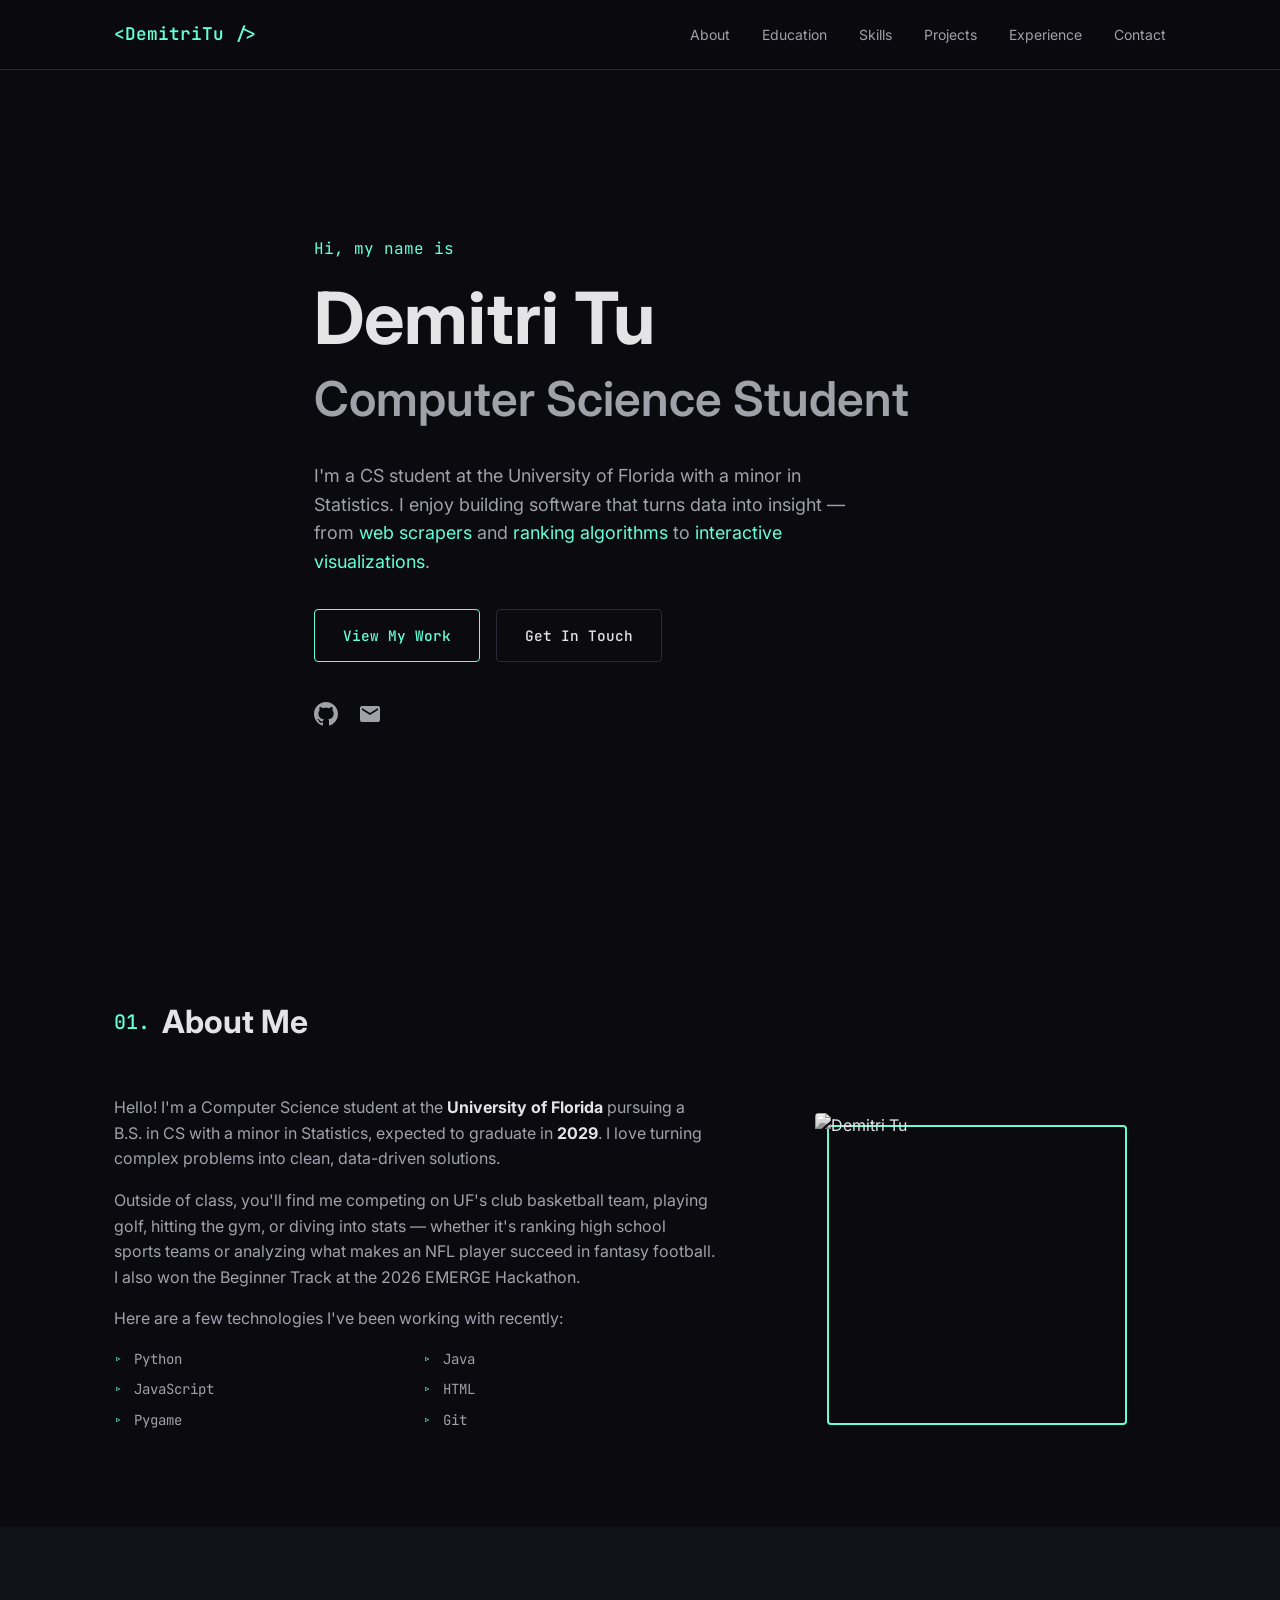
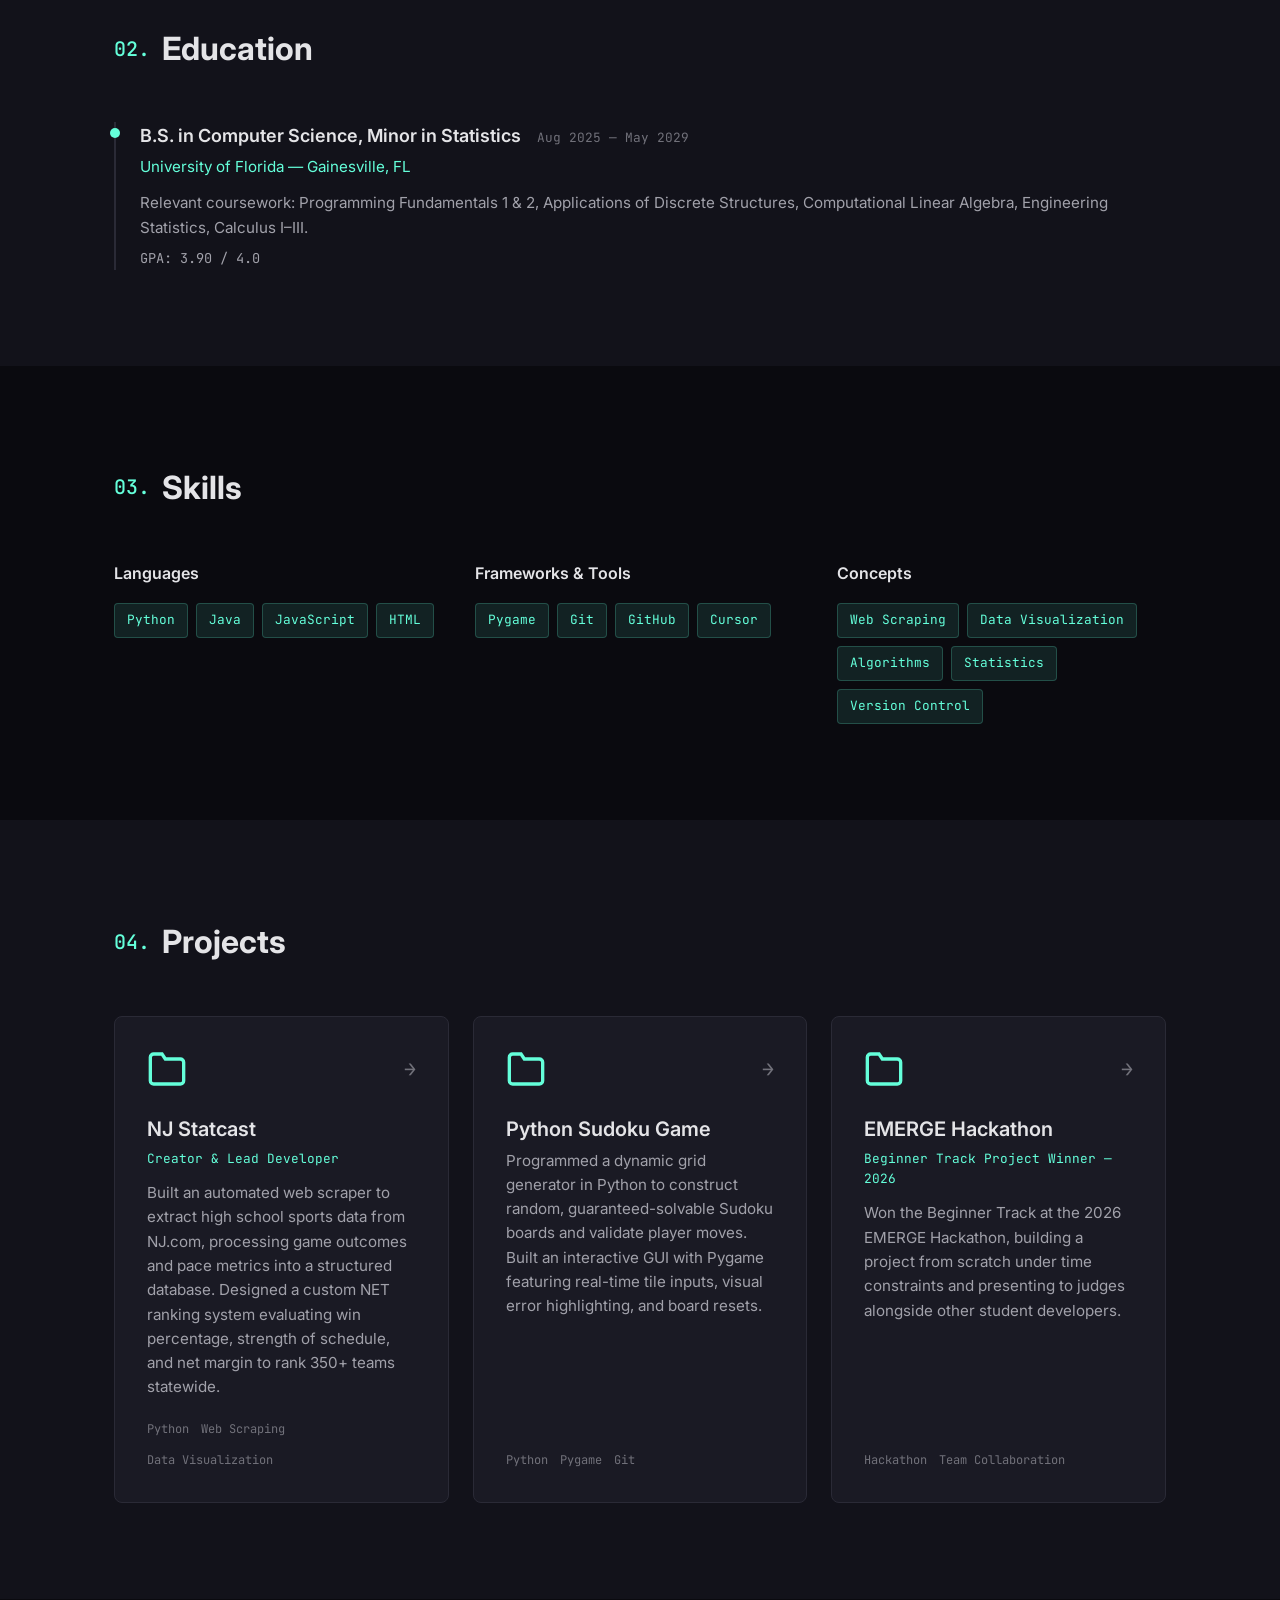
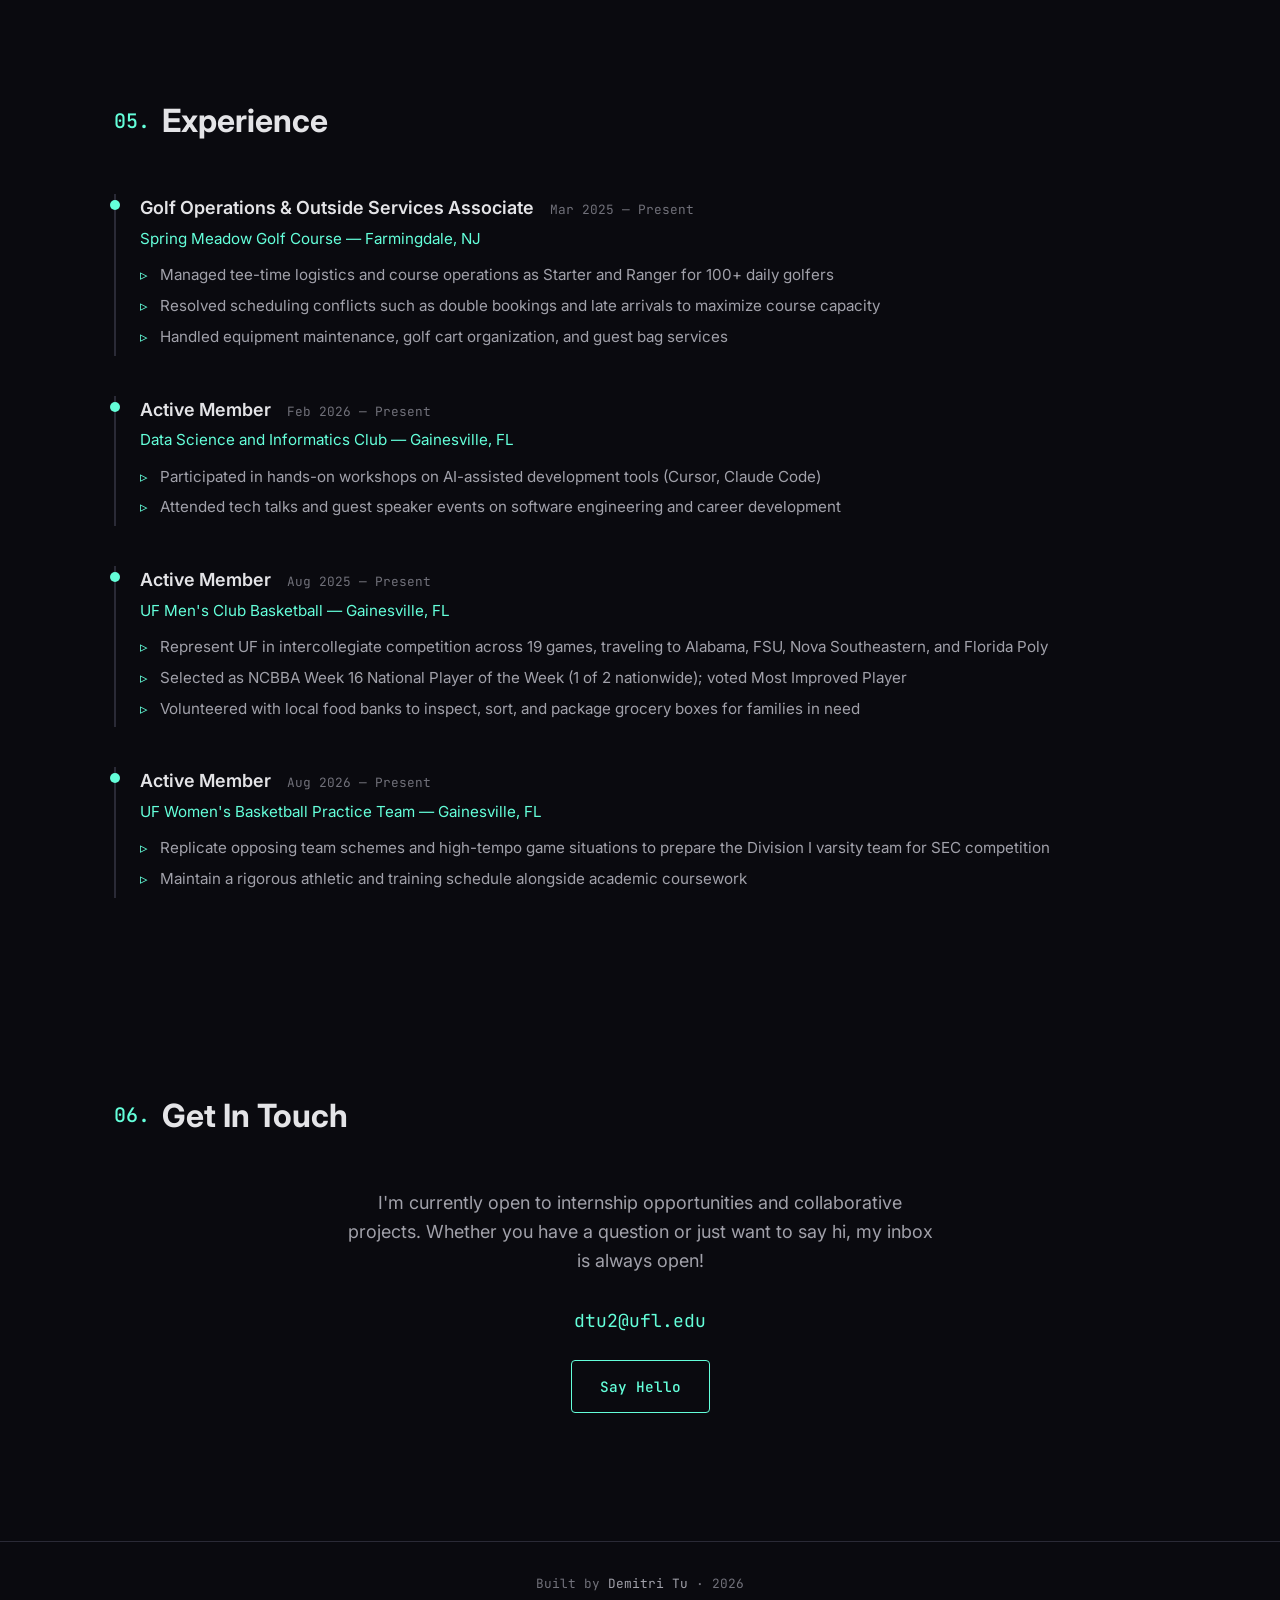
==== index.html @ d9f0c0ae "website started" ====
<!DOCTYPE html>
<html lang="en">
<head>
  <meta charset="UTF-8">
  <meta name="viewport" content="width=device-width, initial-scale=1.0">
  <meta name="description" content="Demitri Tu — Computer Science student at the University of Florida">
  <title>Demitri Tu | CS Student</title>
  <link rel="preconnect" href="https://fonts.googleapis.com">
  <link rel="preconnect" href="https://fonts.gstatic.com" crossorigin>
  <link href="https://fonts.googleapis.com/css2?family=Inter:wght@400;500;600;700&family=JetBrains+Mono:wght@400;500&display=swap" rel="stylesheet">
  <link rel="stylesheet" href="styles.css">
</head>
<body>
  <nav class="nav" id="nav">
    <div class="nav-inner container">
      <a href="#home" class="nav-logo">&lt;DemitriTu /&gt;</a>
      <button class="nav-toggle" id="nav-toggle" aria-label="Toggle navigation" aria-expanded="false">
        <span></span>
        <span></span>
        <span></span>
      </button>
      <ul class="nav-links" id="nav-links">
        <li><a href="#about">About</a></li>
        <li><a href="#education">Education</a></li>
        <li><a href="#skills">Skills</a></li>
        <li><a href="#projects">Projects</a></li>
        <li><a href="#experience">Experience</a></li>
        <li><a href="#contact">Contact</a></li>
      </ul>
    </div>
  </nav>

  <main>
    <!-- Hero -->
    <section id="home" class="hero">
      <div class="container hero-content">
        <p class="hero-greeting">Hi, my name is</p>
        <h1 class="hero-name">Demitri Tu</h1>
        <h2 class="hero-title">Computer Science Student</h2>
        <p class="hero-bio">
          I'm a CS student at the University of Florida with a minor in Statistics.
          I enjoy building software that turns data into insight — from
          <span class="highlight">web scrapers</span> and
          <span class="highlight">ranking algorithms</span> to
          <span class="highlight">interactive visualizations</span>.
        </p>
        <div class="hero-actions">
          <a href="#projects" class="btn btn-primary">View My Work</a>
          <a href="#contact" class="btn btn-secondary">Get In Touch</a>
        </div>
        <div class="hero-social">
          <a href="https://github.com/DemitriTu" target="_blank" rel="noopener noreferrer" aria-label="GitHub">
            <svg viewBox="0 0 24 24" fill="currentColor" width="24" height="24"><path d="M12 0C5.37 0 0 5.37 0 12c0 5.31 3.435 9.795 8.205 11.385.6.105.825-.255.825-.57 0-.285-.015-1.23-.015-2.235-3.015.555-3.795-.735-4.035-1.41-.135-.345-.72-1.41-1.23-1.695-.42-.225-1.02-.78-.015-.795.945-.015 1.62.87 1.845 1.23 1.08 1.815 2.805 1.305 3.495.99.105-.78.42-1.305.765-1.605-2.67-.3-5.46-1.335-5.46-5.925 0-1.305.465-2.385 1.23-3.225-.12-.3-.54-1.53.12-3.18 0 0 1.005-.315 3.3 1.23.96-.27 1.98-.405 3-.405s2.04.135 3 .405c2.295-1.56 3.3-1.23 3.3-1.23.66 1.65.24 2.88.12 3.18.765.84 1.23 1.905 1.23 3.225 0 4.605-2.805 5.625-5.475 5.925.435.375.81 1.095.81 2.22 0 1.605-.015 2.895-.015 3.3 0 .315.225.69.825.57A12.02 12.02 0 0024 12c0-6.63-5.37-12-12-12z"/></svg>
          </a>
          <a href="mailto:dtu2@ufl.edu" aria-label="Email">
            <svg viewBox="0 0 24 24" fill="currentColor" width="24" height="24"><path d="M20 4H4c-1.1 0-2 .9-2 2v12c0 1.1.9 2 2 2h16c1.1 0 2-.9 2-2V6c0-1.1-.9-2-2-2zm0 4l-8 5-8-5V6l8 5 8-5v2z"/></svg>
          </a>
        </div>
      </div>
    </section>

    <!-- About -->
    <section id="about" class="section">
      <div class="container">
        <h2 class="section-title"><span class="section-number">01.</span> About Me</h2>
        <div class="about-grid">
          <div class="about-text">
            <p>
              Hello! I'm a Computer Science student at the <strong>University of Florida</strong>
              pursuing a B.S. in CS with a minor in Statistics, expected to graduate in
              <strong>2029</strong>. I love turning complex problems into clean, data-driven solutions.
            </p>
            <p>
              Outside of class, you'll find me competing on UF's club basketball team, playing golf,
              hitting the gym, or diving into stats — whether it's ranking high school sports teams
              or analyzing what makes an NFL player succeed in fantasy football. I also won the
              Beginner Track at the 2026 EMERGE Hackathon.
            </p>
            <p>Here are a few technologies I've been working with recently:</p>
            <ul class="tech-list">
              <li>Python</li>
              <li>Java</li>
              <li>JavaScript</li>
              <li>HTML</li>
              <li>Pygame</li>
              <li>Git</li>
            </ul>
          </div>
          <div class="about-image">
            <div class="image-wrapper">
              <img src="https://via.placeholder.com/300x300?text=Demitri+Tu" alt="Demitri Tu" width="300" height="300">
            </div>
          </div>
        </div>
      </div>
    </section>

    <!-- Education -->
    <section id="education" class="section section-alt">
      <div class="container">
        <h2 class="section-title"><span class="section-number">02.</span> Education</h2>
        <div class="timeline">
          <article class="timeline-item">
            <div class="timeline-header">
              <h3>B.S. in Computer Science, Minor in Statistics</h3>
              <span class="timeline-date">Aug 2025 — May 2029</span>
            </div>
            <p class="timeline-org">University of Florida — Gainesville, FL</p>
            <p class="timeline-desc">
              Relevant coursework: Programming Fundamentals 1 &amp; 2, Applications of Discrete
              Structures, Computational Linear Algebra, Engineering Statistics, Calculus I–III.
            </p>
            <p class="timeline-gpa">GPA: 3.90 / 4.0</p>
          </article>
        </div>
      </div>
    </section>

    <!-- Skills -->
    <section id="skills" class="section">
      <div class="container">
        <h2 class="section-title"><span class="section-number">03.</span> Skills</h2>
        <div class="skills-grid">
          <div class="skill-category">
            <h3>Languages</h3>
            <div class="skill-tags">
              <span class="tag">Python</span>
              <span class="tag">Java</span>
              <span class="tag">JavaScript</span>
              <span class="tag">HTML</span>
            </div>
          </div>
          <div class="skill-category">
            <h3>Frameworks &amp; Tools</h3>
            <div class="skill-tags">
              <span class="tag">Pygame</span>
              <span class="tag">Git</span>
              <span class="tag">GitHub</span>
              <span class="tag">Cursor</span>
            </div>
          </div>
          <div class="skill-category">
            <h3>Concepts</h3>
            <div class="skill-tags">
              <span class="tag">Web Scraping</span>
              <span class="tag">Data Visualization</span>
              <span class="tag">Algorithms</span>
              <span class="tag">Statistics</span>
              <span class="tag">Version Control</span>
            </div>
          </div>
        </div>
      </div>
    </section>

    <!-- Projects -->
    <section id="projects" class="section section-alt">
      <div class="container">
        <h2 class="section-title"><span class="section-number">04.</span> Projects</h2>
        <div class="projects-grid">
          <a href="projects/nj-statcast.html" class="project-card">
            <div class="project-header">
              <svg class="project-icon" viewBox="0 0 24 24" fill="none" stroke="currentColor" stroke-width="2"><path d="M22 19a2 2 0 01-2 2H4a2 2 0 01-2-2V5a2 2 0 012-2h5l2 3h9a2 2 0 012 2z"/></svg>
              <span class="project-arrow" aria-hidden="true">→</span>
            </div>
            <h3 class="project-title">NJ Statcast</h3>
            <p class="project-subtitle">Creator &amp; Lead Developer</p>
            <p class="project-desc">
              Built an automated web scraper to extract high school sports data from NJ.com,
              processing game outcomes and pace metrics into a structured database. Designed a
              custom NET ranking system evaluating win percentage, strength of schedule, and net
              margin to rank 350+ teams statewide.
            </p>
            <ul class="project-tech">
              <li>Python</li>
              <li>Web Scraping</li>
              <li>Data Visualization</li>
            </ul>
          </a>

          <a href="projects/python-sudoku.html" class="project-card">
            <div class="project-header">
              <svg class="project-icon" viewBox="0 0 24 24" fill="none" stroke="currentColor" stroke-width="2"><path d="M22 19a2 2 0 01-2 2H4a2 2 0 01-2-2V5a2 2 0 012-2h5l2 3h9a2 2 0 012 2z"/></svg>
              <span class="project-arrow" aria-hidden="true">→</span>
            </div>
            <h3 class="project-title">Python Sudoku Game</h3>
            <p class="project-desc">
              Programmed a dynamic grid generator in Python to construct random, guaranteed-solvable
              Sudoku boards and validate player moves. Built an interactive GUI with Pygame featuring
              real-time tile inputs, visual error highlighting, and board resets.
            </p>
            <ul class="project-tech">
              <li>Python</li>
              <li>Pygame</li>
              <li>Git</li>
            </ul>
          </a>

          <a href="projects/emerge-hackathon.html" class="project-card">
            <div class="project-header">
              <svg class="project-icon" viewBox="0 0 24 24" fill="none" stroke="currentColor" stroke-width="2"><path d="M22 19a2 2 0 01-2 2H4a2 2 0 01-2-2V5a2 2 0 012-2h5l2 3h9a2 2 0 012 2z"/></svg>
              <span class="project-arrow" aria-hidden="true">→</span>
            </div>
            <h3 class="project-title">EMERGE Hackathon</h3>
            <p class="project-subtitle">Beginner Track Project Winner — 2026</p>
            <p class="project-desc">
              Won the Beginner Track at the 2026 EMERGE Hackathon, building a project from scratch
              under time constraints and presenting to judges alongside other student developers.
            </p>
            <ul class="project-tech">
              <li>Hackathon</li>
              <li>Team Collaboration</li>
            </ul>
          </a>
        </div>
      </div>
    </section>

    <!-- Experience -->
    <section id="experience" class="section">
      <div class="container">
        <h2 class="section-title"><span class="section-number">05.</span> Experience</h2>
        <div class="timeline">
          <article class="timeline-item">
            <div class="timeline-header">
              <h3>Golf Operations &amp; Outside Services Associate</h3>
              <span class="timeline-date">Mar 2025 — Present</span>
            </div>
            <p class="timeline-org">Spring Meadow Golf Course — Farmingdale, NJ</p>
            <ul class="timeline-list">
              <li>Managed tee-time logistics and course operations as Starter and Ranger for 100+ daily golfers</li>
              <li>Resolved scheduling conflicts such as double bookings and late arrivals to maximize course capacity</li>
              <li>Handled equipment maintenance, golf cart organization, and guest bag services</li>
            </ul>
          </article>
          <article class="timeline-item">
            <div class="timeline-header">
              <h3>Active Member</h3>
              <span class="timeline-date">Feb 2026 — Present</span>
            </div>
            <p class="timeline-org">Data Science and Informatics Club — Gainesville, FL</p>
            <ul class="timeline-list">
              <li>Participated in hands-on workshops on AI-assisted development tools (Cursor, Claude Code)</li>
              <li>Attended tech talks and guest speaker events on software engineering and career development</li>
            </ul>
          </article>
          <article class="timeline-item">
            <div class="timeline-header">
              <h3>Active Member</h3>
              <span class="timeline-date">Aug 2025 — Present</span>
            </div>
            <p class="timeline-org">UF Men's Club Basketball — Gainesville, FL</p>
            <ul class="timeline-list">
              <li>Represent UF in intercollegiate competition across 19 games, traveling to Alabama, FSU, Nova Southeastern, and Florida Poly</li>
              <li>Selected as NCBBA Week 16 National Player of the Week (1 of 2 nationwide); voted Most Improved Player</li>
              <li>Volunteered with local food banks to inspect, sort, and package grocery boxes for families in need</li>
            </ul>
          </article>
          <article class="timeline-item">
            <div class="timeline-header">
              <h3>Active Member</h3>
              <span class="timeline-date">Aug 2026 — Present</span>
            </div>
            <p class="timeline-org">UF Women's Basketball Practice Team — Gainesville, FL</p>
            <ul class="timeline-list">
              <li>Replicate opposing team schemes and high-tempo game situations to prepare the Division I varsity team for SEC competition</li>
              <li>Maintain a rigorous athletic and training schedule alongside academic coursework</li>
            </ul>
          </article>
        </div>
      </div>
    </section>

    <!-- Contact -->
    <section id="contact" class="section section-contact">
      <div class="container">
        <h2 class="section-title"><span class="section-number">06.</span> Get In Touch</h2>
        <div class="contact-content">
          <p>
            I'm currently open to internship opportunities and collaborative projects.
            Whether you have a question or just want to say hi, my inbox is always open!
          </p>
          <p class="contact-email">
            <a href="mailto:dtu2@ufl.edu">dtu2@ufl.edu</a>
          </p>
          <a href="mailto:dtu2@ufl.edu" class="btn btn-primary">Say Hello</a>
        </div>
      </div>
    </section>
  </main>

  <footer class="footer">
    <div class="container">
      <p>Built by <a href="https://github.com/DemitriTu">Demitri Tu</a> · <span id="year"></span></p>
    </div>
  </footer>

  <script src="script.js"></script>
</body>
</html>
---- styles.css ----
/* ===== CSS Variables ===== */
:root {
  --bg-primary: #0a0a0f;
  --bg-secondary: #12121a;
  --bg-card: #1a1a24;
  --bg-card-hover: #22222e;

  --text-primary: #e4e4e7;
  --text-secondary: #a1a1aa;
  --text-muted: #71717a;

  --accent: #64ffda;
  --accent-dim: rgba(100, 255, 218, 0.1);
  --accent-hover: #4fd1b0;

  --border: #2a2a36;
  --nav-height: 70px;

  --font-sans: 'Inter', -apple-system, BlinkMacSystemFont, 'Segoe UI', sans-serif;
  --font-mono: 'JetBrains Mono', 'Fira Code', monospace;

  --transition: 0.25s ease;
  --shadow: 0 4px 24px rgba(0, 0, 0, 0.4);
}

/* ===== Reset & Base ===== */
*,
*::before,
*::after {
  box-sizing: border-box;
  margin: 0;
  padding: 0;
}

html {
  scroll-behavior: smooth;
  scroll-padding-top: var(--nav-height);
}

body {
  font-family: var(--font-sans);
  background-color: var(--bg-primary);
  color: var(--text-primary);
  line-height: 1.6;
  -webkit-font-smoothing: antialiased;
}

a {
  color: var(--accent);
  text-decoration: none;
  transition: color var(--transition);
}

a:hover {
  color: var(--accent-hover);
}

img {
  max-width: 100%;
  display: block;
}

ul {
  list-style: none;
}

/* ===== Utilities ===== */
.container {
  width: 100%;
  max-width: 1100px;
  margin: 0 auto;
  padding: 0 1.5rem;
}

.section {
  padding: 6rem 0;
}

.section-alt {
  background-color: var(--bg-secondary);
}

.section-title {
  font-size: clamp(1.5rem, 4vw, 2rem);
  font-weight: 700;
  margin-bottom: 3rem;
  display: flex;
  align-items: center;
  gap: 0.75rem;
}

.section-number {
  font-family: var(--font-mono);
  font-size: 1.25rem;
  font-weight: 500;
  color: var(--accent);
}

.highlight {
  color: var(--accent);
}

/* ===== Navigation ===== */
.nav {
  position: fixed;
  top: 0;
  left: 0;
  right: 0;
  height: var(--nav-height);
  background-color: rgba(10, 10, 15, 0.85);
  backdrop-filter: blur(12px);
  -webkit-backdrop-filter: blur(12px);
  border-bottom: 1px solid var(--border);
  z-index: 1000;
  transition: box-shadow var(--transition);
}

.nav.scrolled {
  box-shadow: var(--shadow);
}

.nav-inner {
  display: flex;
  align-items: center;
  justify-content: space-between;
  height: 100%;
}

.nav-logo {
  font-family: var(--font-mono);
  font-size: 1.1rem;
  font-weight: 600;
  color: var(--accent);
}

.nav-logo:hover {
  color: var(--accent-hover);
}

.nav-links {
  display: flex;
  gap: 2rem;
}

.nav-links a {
  font-size: 0.875rem;
  color: var(--text-secondary);
  counter-increment: nav;
}

.nav-links a:hover {
  color: var(--accent);
}

.nav-toggle {
  display: none;
  flex-direction: column;
  gap: 5px;
  background: none;
  border: none;
  cursor: pointer;
  padding: 4px;
}

.nav-toggle span {
  display: block;
  width: 24px;
  height: 2px;
  background-color: var(--accent);
  transition: var(--transition);
}

.nav-toggle.active span:nth-child(1) {
  transform: rotate(45deg) translate(5px, 5px);
}

.nav-toggle.active span:nth-child(2) {
  opacity: 0;
}

.nav-toggle.active span:nth-child(3) {
  transform: rotate(-45deg) translate(5px, -5px);
}

/* ===== Hero ===== */
.hero {
  min-height: 100vh;
  display: flex;
  align-items: center;
  padding-top: var(--nav-height);
}

.hero-content {
  max-width: 700px;
}

.hero-greeting {
  font-family: var(--font-mono);
  color: var(--accent);
  font-size: 1rem;
  margin-bottom: 1rem;
}

.hero-name {
  font-size: clamp(2.5rem, 8vw, 4.5rem);
  font-weight: 700;
  line-height: 1.1;
  margin-bottom: 0.25rem;
}

.hero-title {
  font-size: clamp(1.5rem, 5vw, 3rem);
  font-weight: 600;
  color: var(--text-secondary);
  margin-bottom: 1.5rem;
}

.hero-bio {
  font-size: 1.125rem;
  color: var(--text-secondary);
  max-width: 540px;
  margin-bottom: 2rem;
}

.hero-actions {
  display: flex;
  gap: 1rem;
  flex-wrap: wrap;
  margin-bottom: 2.5rem;
}

.hero-social {
  display: flex;
  gap: 1.25rem;
}

.hero-social a {
  color: var(--text-secondary);
  transition: color var(--transition), transform var(--transition);
}

.hero-social a:hover {
  color: var(--accent);
  transform: translateY(-2px);
}

/* ===== Buttons ===== */
.btn {
  display: inline-block;
  padding: 0.875rem 1.75rem;
  font-size: 0.9rem;
  font-family: var(--font-mono);
  font-weight: 500;
  border-radius: 4px;
  transition: all var(--transition);
  cursor: pointer;
}

.btn-primary {
  background-color: transparent;
  color: var(--accent);
  border: 1px solid var(--accent);
}

.btn-primary:hover {
  background-color: var(--accent-dim);
  color: var(--accent);
}

.btn-secondary {
  background-color: transparent;
  color: var(--text-primary);
  border: 1px solid var(--border);
}

.btn-secondary:hover {
  border-color: var(--accent);
  color: var(--accent);
}

/* ===== About ===== */
.about-grid {
  display: grid;
  grid-template-columns: 3fr 2fr;
  gap: 3rem;
  align-items: center;
}

.about-text p {
  color: var(--text-secondary);
  margin-bottom: 1rem;
}

.about-text strong {
  color: var(--text-primary);
}

.tech-list {
  display: grid;
  grid-template-columns: repeat(2, 1fr);
  gap: 0.5rem 1rem;
  margin-top: 1rem;
}

.tech-list li {
  font-family: var(--font-mono);
  font-size: 0.875rem;
  color: var(--text-secondary);
  position: relative;
  padding-left: 1.25rem;
}

.tech-list li::before {
  content: '▹';
  position: absolute;
  left: 0;
  color: var(--accent);
}

.about-image {
  display: flex;
  justify-content: center;
}

.image-wrapper {
  position: relative;
  max-width: 300px;
}

.image-wrapper::before {
  content: '';
  position: absolute;
  inset: 0;
  border: 2px solid var(--accent);
  border-radius: 4px;
  transform: translate(12px, 12px);
  transition: transform var(--transition);
}

.image-wrapper:hover::before {
  transform: translate(8px, 8px);
}

.image-wrapper img {
  border-radius: 4px;
  filter: grayscale(100%);
  transition: filter var(--transition);
  position: relative;
  z-index: 1;
}

.image-wrapper:hover img {
  filter: grayscale(0%);
}

/* ===== Timeline (Education & Experience) ===== */
.timeline {
  display: flex;
  flex-direction: column;
  gap: 2.5rem;
}

.timeline-item {
  position: relative;
  padding-left: 1.5rem;
  border-left: 2px solid var(--border);
}

.timeline-item::before {
  content: '';
  position: absolute;
  left: -6px;
  top: 6px;
  width: 10px;
  height: 10px;
  border-radius: 50%;
  background-color: var(--accent);
}

.timeline-header {
  display: flex;
  flex-wrap: wrap;
  align-items: baseline;
  gap: 0.5rem 1rem;
  margin-bottom: 0.25rem;
}

.timeline-header h3 {
  font-size: 1.125rem;
  font-weight: 600;
  color: var(--text-primary);
}

.timeline-date {
  font-family: var(--font-mono);
  font-size: 0.8rem;
  color: var(--text-muted);
}

.timeline-org {
  font-size: 0.95rem;
  color: var(--accent);
  margin-bottom: 0.75rem;
}

.timeline-desc,
.timeline-gpa {
  color: var(--text-secondary);
  font-size: 0.95rem;
}

.timeline-gpa {
  margin-top: 0.5rem;
  font-family: var(--font-mono);
  font-size: 0.85rem;
}

.timeline-list {
  color: var(--text-secondary);
  font-size: 0.95rem;
}

.timeline-list li {
  position: relative;
  padding-left: 1.25rem;
  margin-bottom: 0.4rem;
}

.timeline-list li::before {
  content: '▹';
  position: absolute;
  left: 0;
  color: var(--accent);
}

/* ===== Skills ===== */
.skills-grid {
  display: grid;
  grid-template-columns: repeat(auto-fit, minmax(280px, 1fr));
  gap: 2rem;
}

.skill-category h3 {
  font-size: 1rem;
  font-weight: 600;
  margin-bottom: 1rem;
  color: var(--text-primary);
}

.skill-tags {
  display: flex;
  flex-wrap: wrap;
  gap: 0.5rem;
}

.tag {
  font-family: var(--font-mono);
  font-size: 0.8rem;
  padding: 0.4rem 0.75rem;
  background-color: var(--accent-dim);
  color: var(--accent);
  border-radius: 4px;
  border: 1px solid rgba(100, 255, 218, 0.2);
}

/* ===== Projects ===== */
.projects-grid {
  display: grid;
  grid-template-columns: repeat(auto-fill, minmax(320px, 1fr));
  gap: 1.5rem;
}

.project-card {
  background-color: var(--bg-card);
  border: 1px solid var(--border);
  border-radius: 8px;
  padding: 2rem;
  display: flex;
  flex-direction: column;
  transition: transform var(--transition), border-color var(--transition);
  color: inherit;
  cursor: pointer;
}

.project-card:hover {
  transform: translateY(-4px);
  border-color: var(--accent);
  color: inherit;
}

.project-arrow {
  font-family: var(--font-mono);
  font-size: 1.25rem;
  color: var(--text-muted);
  transition: color var(--transition), transform var(--transition);
}

.project-card:hover .project-arrow {
  color: var(--accent);
  transform: translateX(4px);
}

.project-header {
  display: flex;
  justify-content: space-between;
  align-items: center;
  margin-bottom: 1.5rem;
}

.project-icon {
  width: 40px;
  height: 40px;
  color: var(--accent);
}

.project-links {
  display: flex;
  gap: 0.75rem;
}

.project-links a {
  color: var(--text-secondary);
  transition: color var(--transition);
}

.project-links a:hover {
  color: var(--accent);
}

.project-title {
  font-size: 1.25rem;
  font-weight: 600;
  margin-bottom: 0.25rem;
  color: var(--text-primary);
}

.project-subtitle {
  font-family: var(--font-mono);
  font-size: 0.8rem;
  color: var(--accent);
  margin-bottom: 0.75rem;
}

.project-desc {
  color: var(--text-secondary);
  font-size: 0.95rem;
  flex-grow: 1;
  margin-bottom: 1.25rem;
}

.project-tech {
  display: flex;
  flex-wrap: wrap;
  gap: 0.75rem;
}

.project-tech li {
  font-family: var(--font-mono);
  font-size: 0.75rem;
  color: var(--text-muted);
}

/* ===== Project Detail Pages ===== */
.project-page {
  padding-top: calc(var(--nav-height) + 3rem);
  padding-bottom: 6rem;
  min-height: 100vh;
}

.back-link {
  display: inline-block;
  font-family: var(--font-mono);
  font-size: 0.875rem;
  color: var(--text-secondary);
  margin-bottom: 2.5rem;
}

.back-link:hover {
  color: var(--accent);
}

.project-page-header {
  max-width: 720px;
  margin-bottom: 4rem;
  padding-bottom: 2.5rem;
  border-bottom: 1px solid var(--border);
}

.project-page-label {
  font-family: var(--font-mono);
  font-size: 0.8rem;
  color: var(--accent);
  margin-bottom: 0.75rem;
}

.project-page-title {
  font-size: clamp(2rem, 5vw, 3rem);
  font-weight: 700;
  margin-bottom: 0.5rem;
}

.project-page-subtitle {
  font-family: var(--font-mono);
  font-size: 0.95rem;
  color: var(--text-secondary);
  margin-bottom: 1.5rem;
}

.project-page-tech {
  margin-bottom: 2rem;
}

.project-page-actions {
  display: flex;
  gap: 1rem;
  flex-wrap: wrap;
}

.project-page-content {
  max-width: 720px;
}

.project-section {
  margin-bottom: 3rem;
}

.project-section h2 {
  font-size: 1.25rem;
  font-weight: 600;
  color: var(--text-primary);
  margin-bottom: 1rem;
}

.project-section p {
  color: var(--text-secondary);
  line-height: 1.8;
}

.project-detail-list {
  color: var(--text-secondary);
}

.project-detail-list li {
  position: relative;
  padding-left: 1.25rem;
  margin-bottom: 1rem;
  line-height: 1.7;
}

.project-detail-list li::before {
  content: '▹';
  position: absolute;
  left: 0;
  color: var(--accent);
}

.project-detail-list strong {
  color: var(--text-primary);
}

/* ===== Contact ===== */
.section-contact {
  text-align: center;
  padding-bottom: 8rem;
}

.contact-content {
  max-width: 600px;
  margin: 0 auto;
}

.contact-content p {
  font-size: 1.125rem;
  color: var(--text-secondary);
  margin-bottom: 2rem;
}

.contact-email {
  margin-bottom: 1.5rem !important;
}

.contact-email a {
  font-family: var(--font-mono);
  font-size: 1.125rem;
}

/* ===== Footer ===== */
.footer {
  padding: 2rem 0;
  border-top: 1px solid var(--border);
  text-align: center;
}

.footer p {
  font-family: var(--font-mono);
  font-size: 0.8rem;
  color: var(--text-muted);
}

.footer a {
  color: var(--text-secondary);
}

.footer a:hover {
  color: var(--accent);
}

/* ===== Animations ===== */
.fade-in {
  opacity: 0;
  transform: translateY(20px);
  transition: opacity 0.6s ease, transform 0.6s ease;
}

.fade-in.visible {
  opacity: 1;
  transform: translateY(0);
}

/* ===== Responsive ===== */
@media (max-width: 768px) {
  .nav-toggle {
    display: flex;
  }

  .nav-links {
    position: fixed;
    top: var(--nav-height);
    left: 0;
    right: 0;
    background-color: var(--bg-secondary);
    flex-direction: column;
    align-items: center;
    padding: 2rem;
    gap: 1.5rem;
    border-bottom: 1px solid var(--border);
    transform: translateY(-120%);
    opacity: 0;
    transition: transform var(--transition), opacity var(--transition);
    pointer-events: none;
  }

  .nav-links.open {
    transform: translateY(0);
    opacity: 1;
    pointer-events: auto;
  }

  .about-grid {
    grid-template-columns: 1fr;
  }

  .about-image {
    order: -1;
  }

  .image-wrapper {
    max-width: 220px;
  }

  .section {
    padding: 4rem 0;
  }

  .projects-grid {
    grid-template-columns: 1fr;
  }
}

@media (max-width: 480px) {
  .hero-actions {
    flex-direction: column;
  }

  .btn {
    text-align: center;
  }

  .tech-list {
    grid-template-columns: 1fr;
  }
}
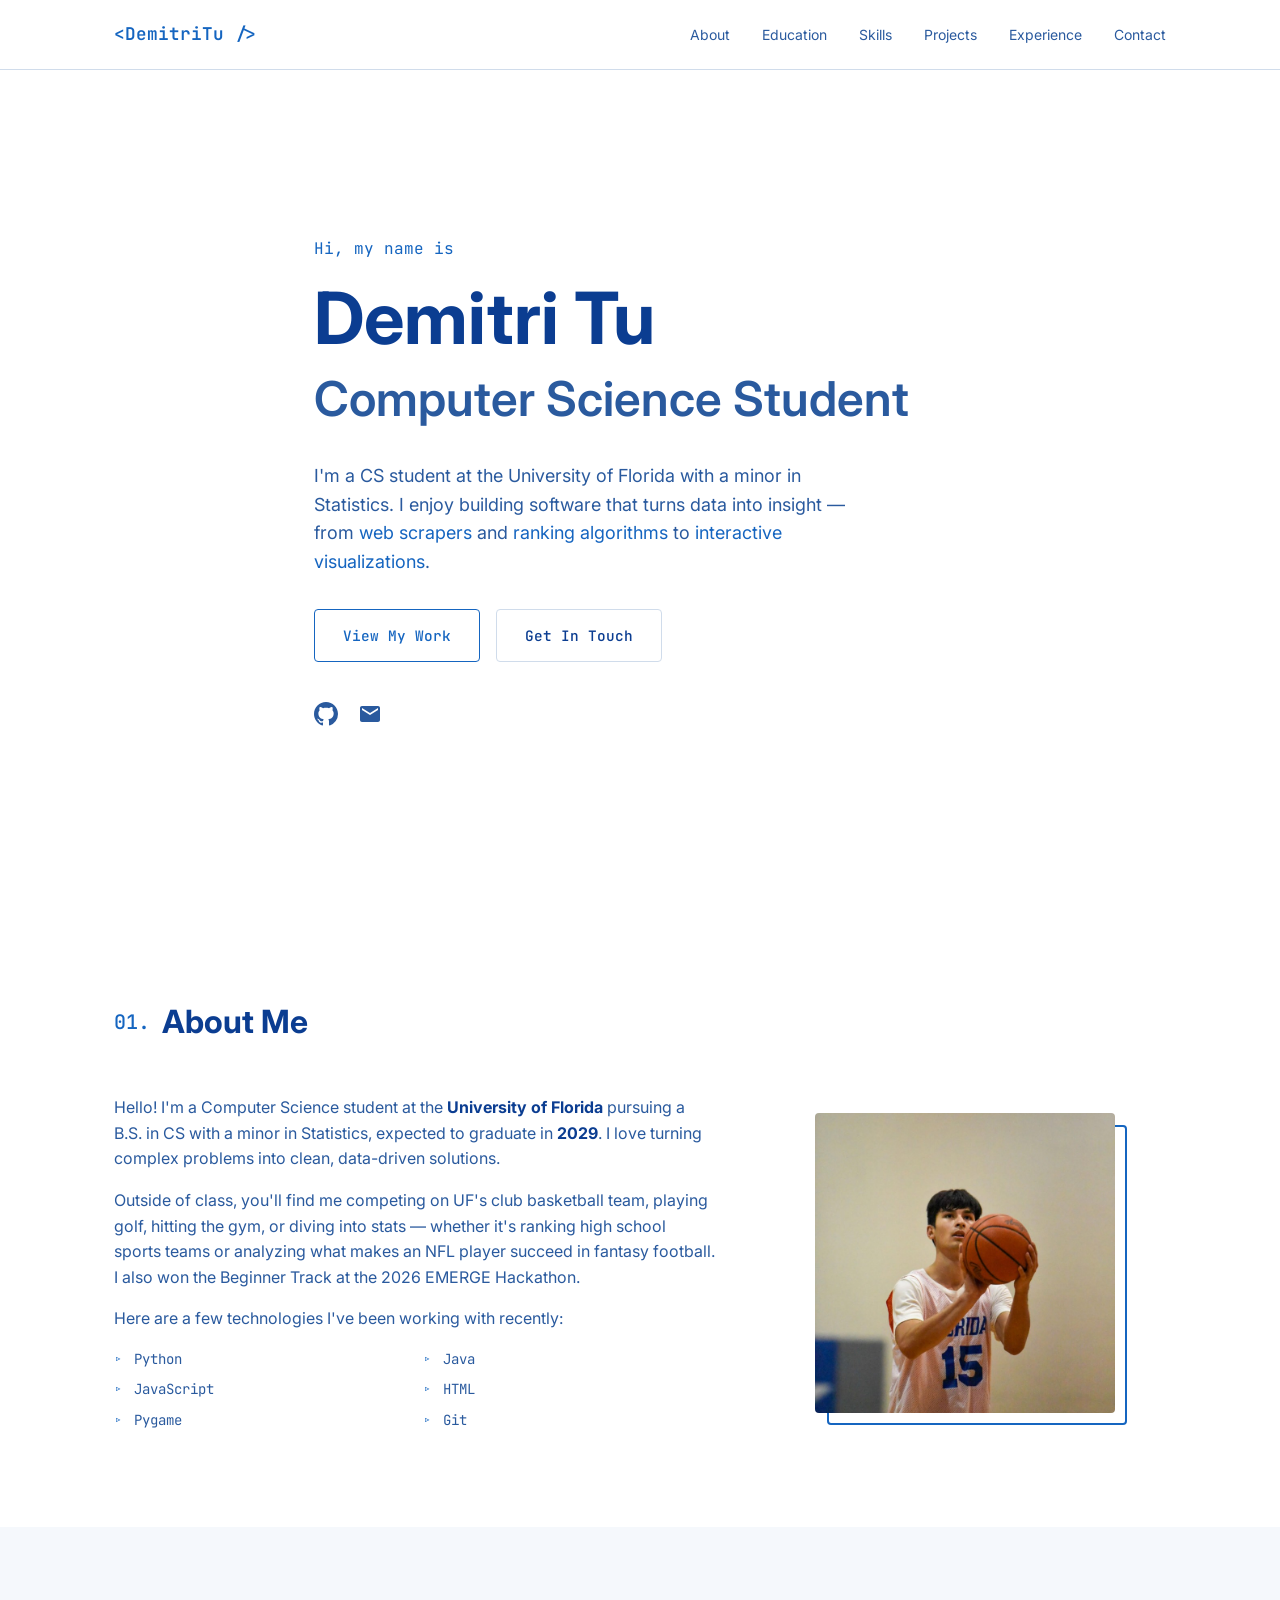
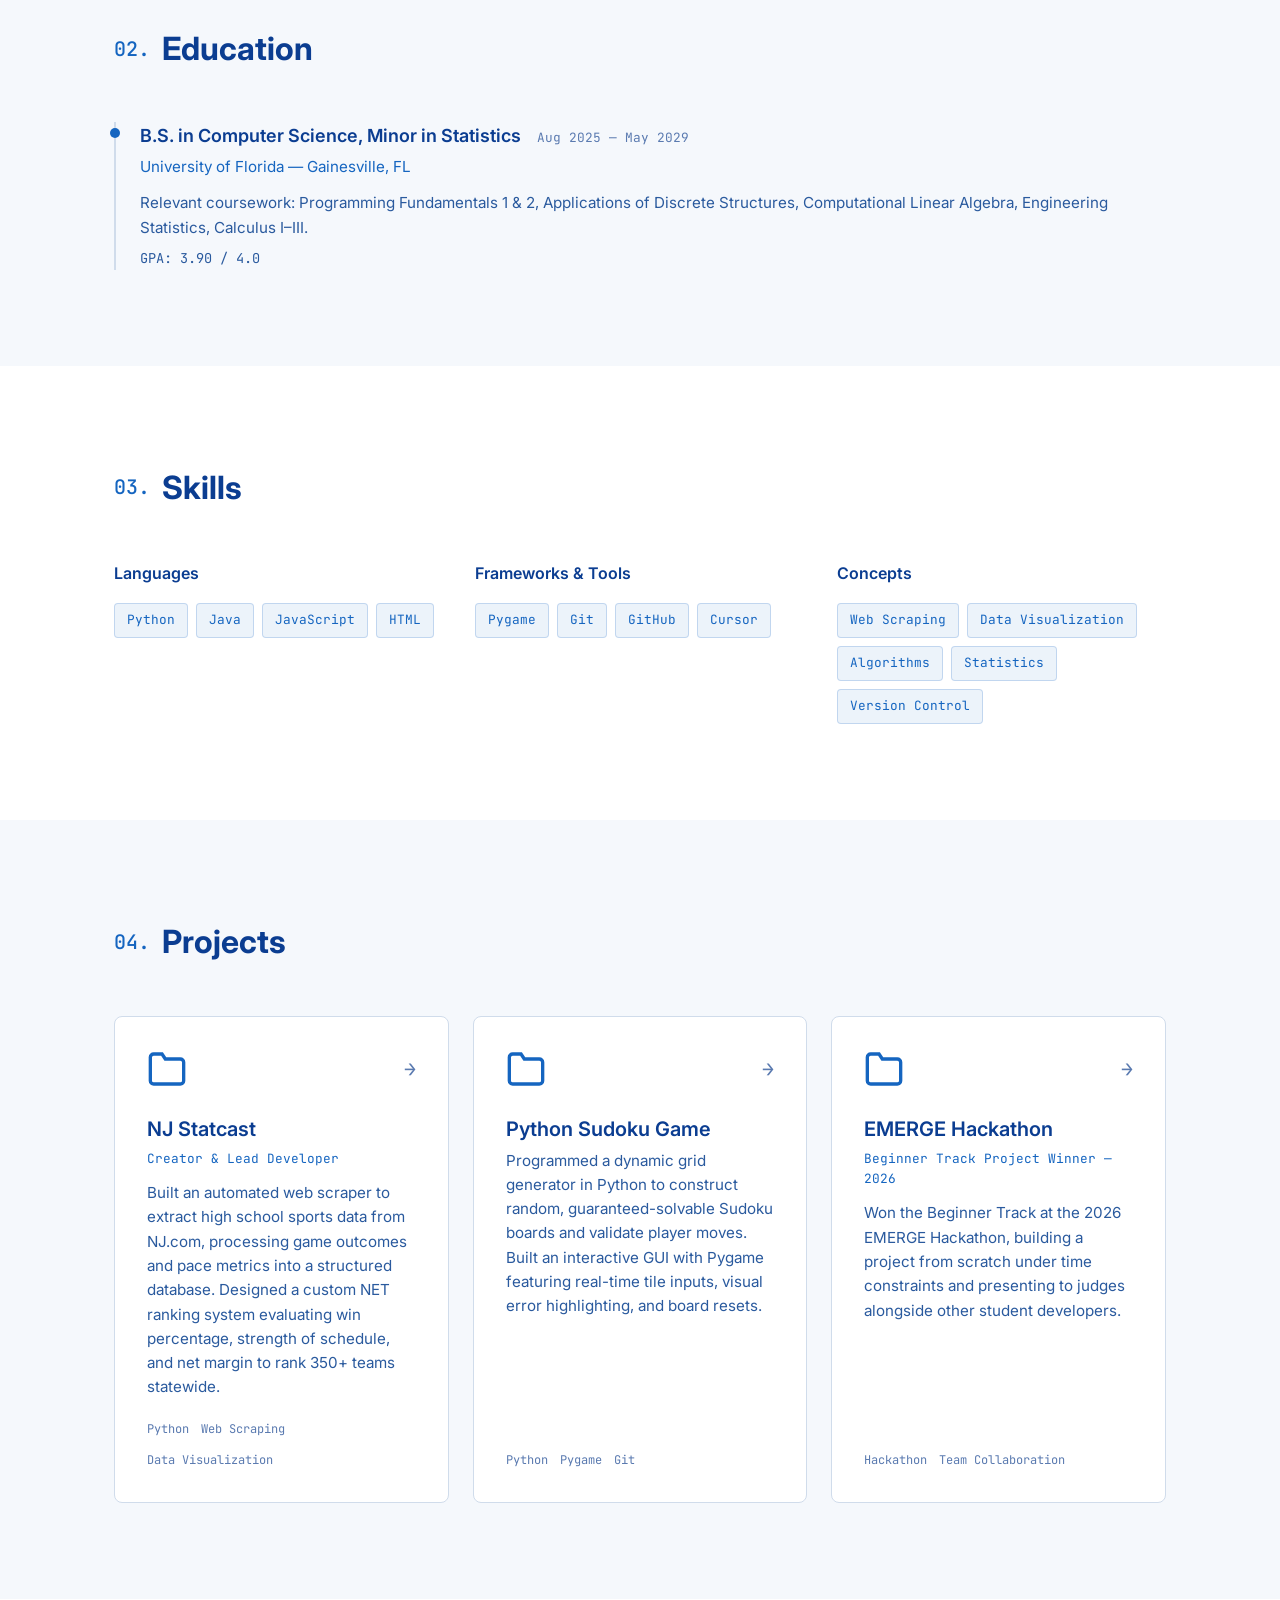
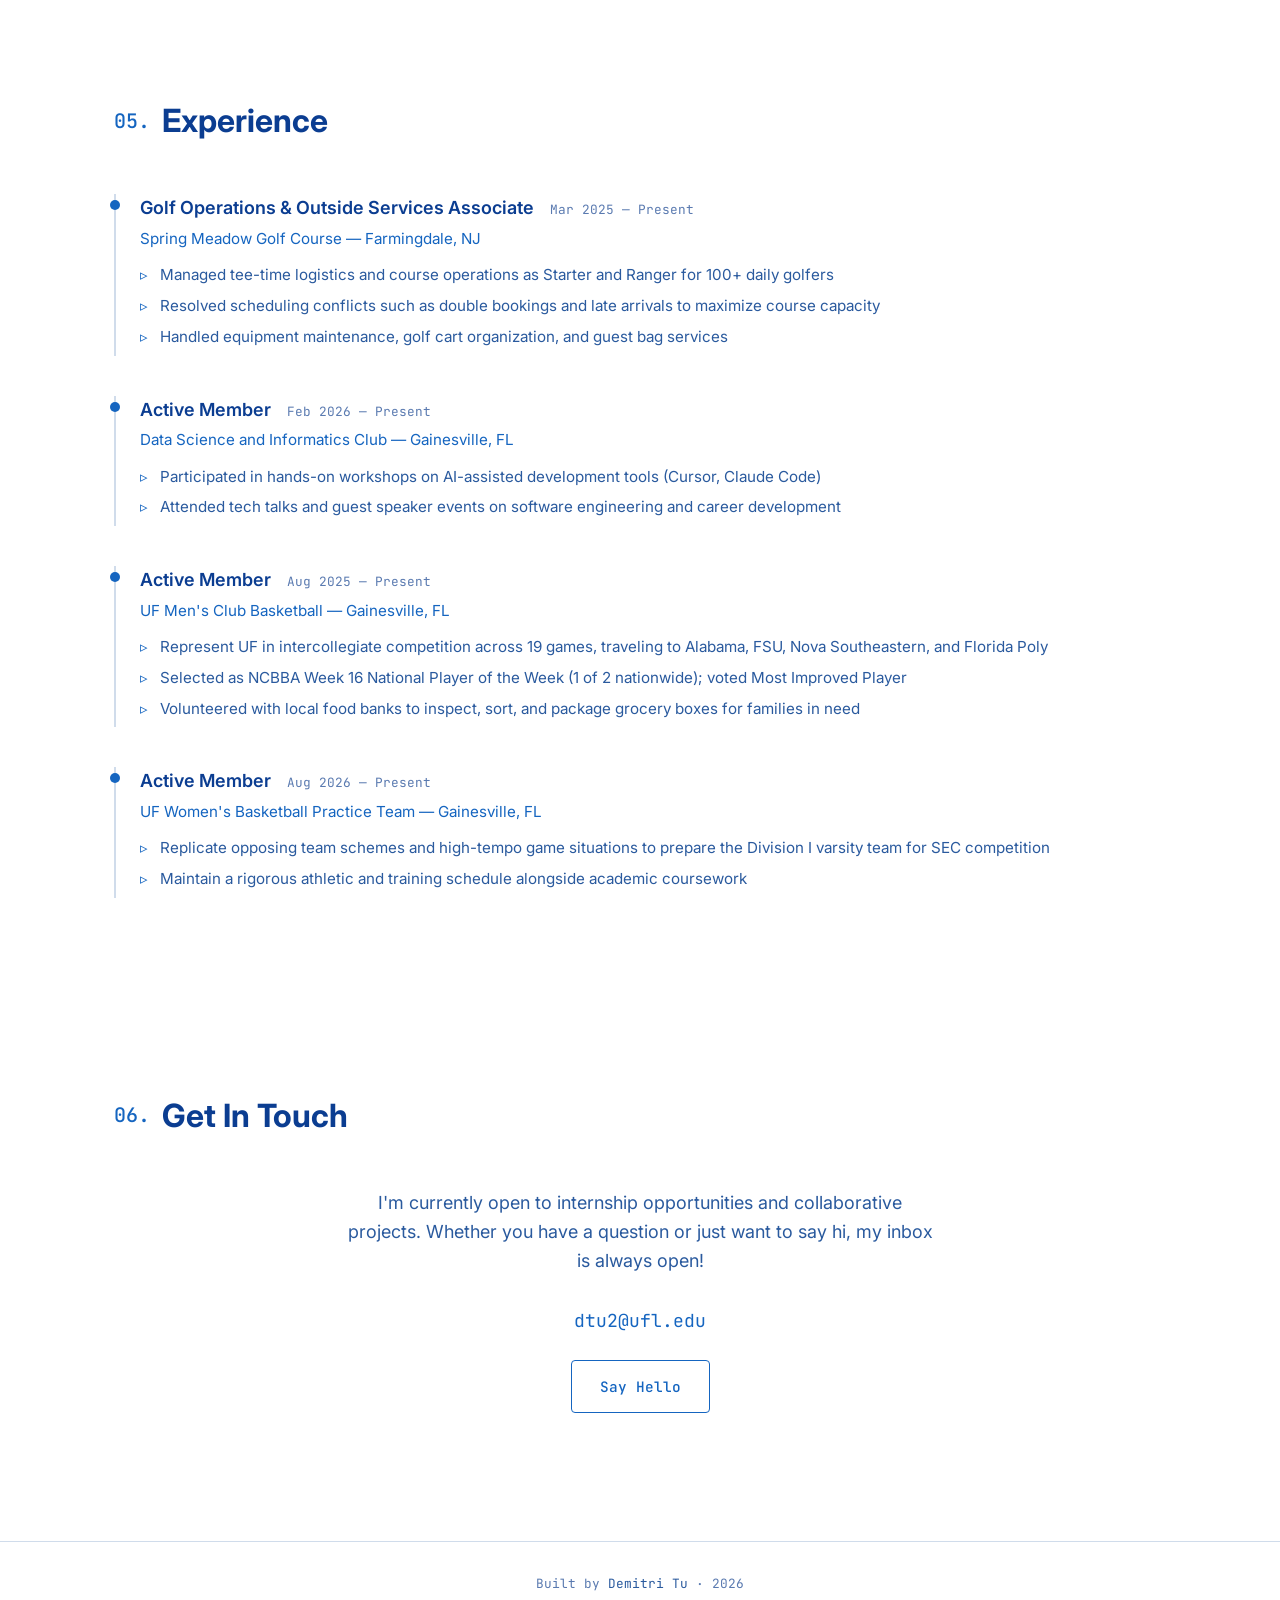
==== commit 5dd33a02: "Changed profile picture and added styles.css" ====
--- a/index.html
+++ b/index.html
@@ -88,7 +88,7 @@
           </div>
           <div class="about-image">
             <div class="image-wrapper">
-              <img src="https://via.placeholder.com/300x300?text=Demitri+Tu" alt="Demitri Tu" width="300" height="300">
+              <img src="images/profile.jpg" alt="Demitri Tu playing basketball in a Florida jersey" width="300" height="300">
             </div>
           </div>
         </div>
--- a/styles.css
+++ b/styles.css
@@ -1,26 +1,26 @@
 /* ===== CSS Variables ===== */
 :root {
-  --bg-primary: #0a0a0f;
-  --bg-secondary: #12121a;
-  --bg-card: #1a1a24;
-  --bg-card-hover: #22222e;
-
-  --text-primary: #e4e4e7;
-  --text-secondary: #a1a1aa;
-  --text-muted: #71717a;
-
-  --accent: #64ffda;
-  --accent-dim: rgba(100, 255, 218, 0.1);
-  --accent-hover: #4fd1b0;
-
-  --border: #2a2a36;
+  --bg-primary: #ffffff;
+  --bg-secondary: #f5f8fc;
+  --bg-card: #ffffff;
+  --bg-card-hover: #f0f5fa;
+
+  --text-primary: #0b3d91;
+  --text-secondary: #2a5a9e;
+  --text-muted: #5a7ab0;
+
+  --accent: #1565c0;
+  --accent-dim: rgba(21, 101, 192, 0.08);
+  --accent-hover: #0d47a1;
+
+  --border: #d0dceb;
   --nav-height: 70px;
 
   --font-sans: 'Inter', -apple-system, BlinkMacSystemFont, 'Segoe UI', sans-serif;
   --font-mono: 'JetBrains Mono', 'Fira Code', monospace;
 
   --transition: 0.25s ease;
-  --shadow: 0 4px 24px rgba(0, 0, 0, 0.4);
+  --shadow: 0 4px 24px rgba(11, 61, 145, 0.08);
 }
 
 /* ===== Reset & Base ===== */
@@ -107,7 +107,7 @@
   left: 0;
   right: 0;
   height: var(--nav-height);
-  background-color: rgba(10, 10, 15, 0.85);
+  background-color: rgba(255, 255, 255, 0.9);
   backdrop-filter: blur(12px);
   -webkit-backdrop-filter: blur(12px);
   border-bottom: 1px solid var(--border);
@@ -342,15 +342,13 @@
 }
 
 .image-wrapper img {
+  width: 100%;
+  height: 100%;
+  aspect-ratio: 1;
+  object-fit: cover;
   border-radius: 4px;
-  filter: grayscale(100%);
-  transition: filter var(--transition);
   position: relative;
   z-index: 1;
-}
-
-.image-wrapper:hover img {
-  filter: grayscale(0%);
 }
 
 /* ===== Timeline (Education & Experience) ===== */
@@ -460,7 +458,7 @@
   background-color: var(--accent-dim);
   color: var(--accent);
   border-radius: 4px;
-  border: 1px solid rgba(100, 255, 218, 0.2);
+  border: 1px solid rgba(21, 101, 192, 0.2);
 }
 
 /* ===== Projects ===== */
